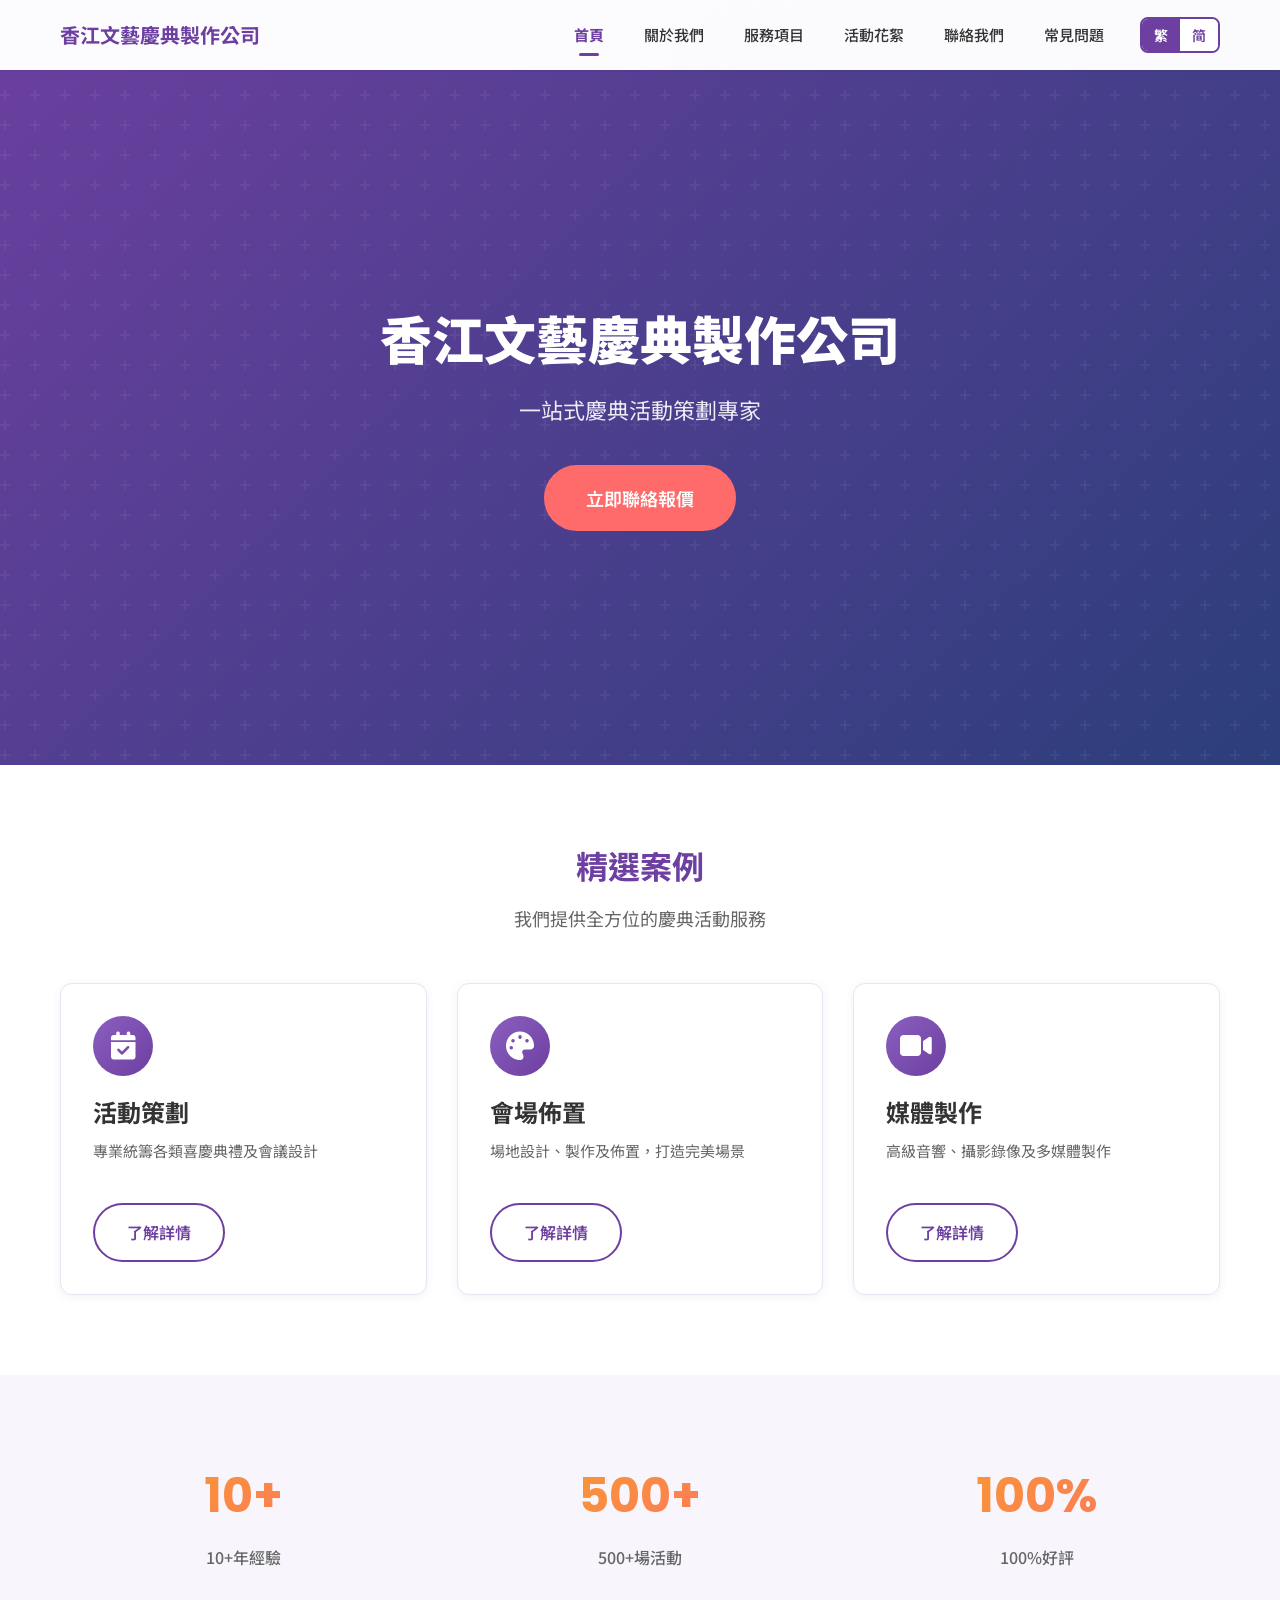
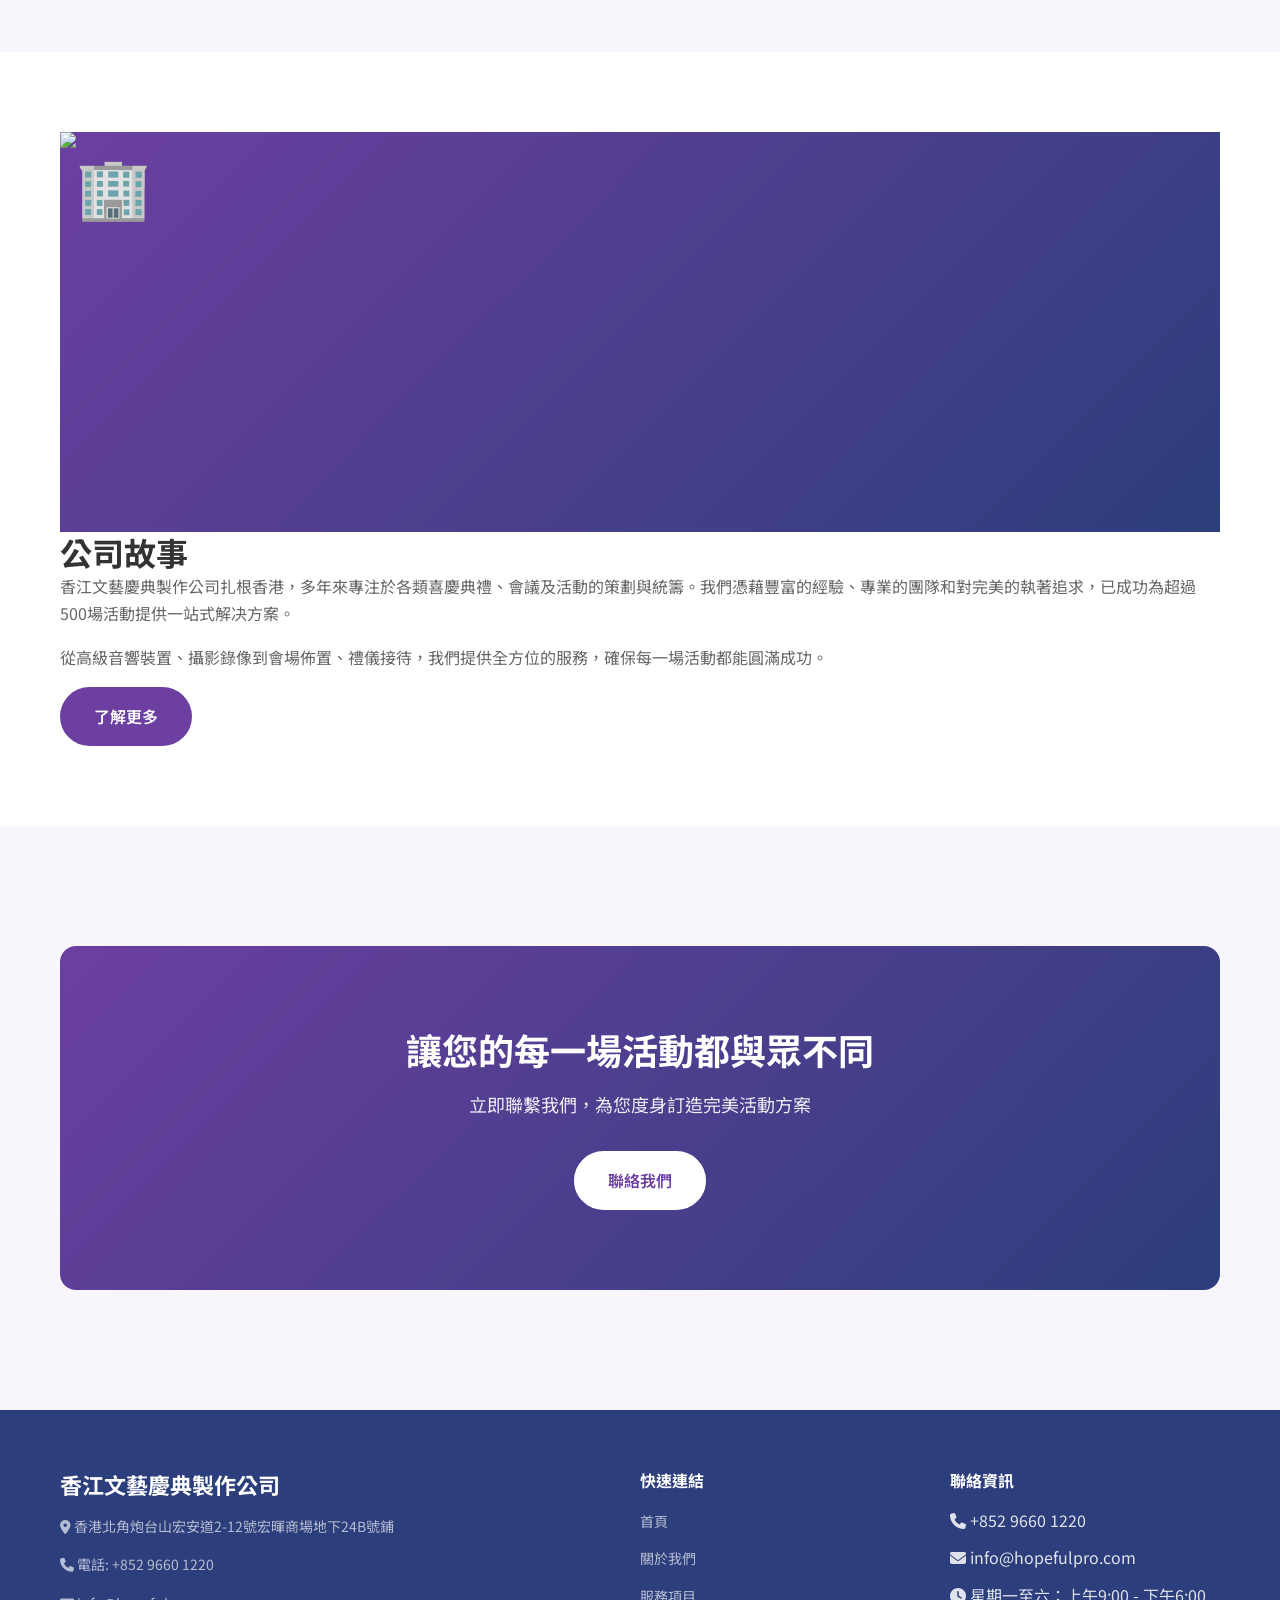
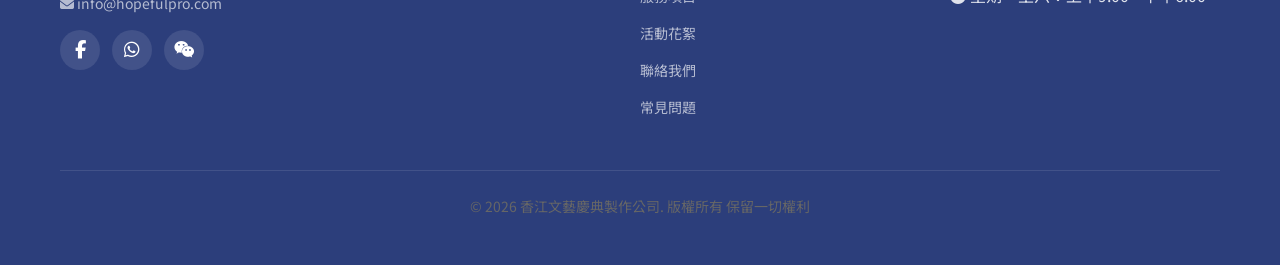
==== index.html @ d1c0e614 "feat: implement all 6 website pages with bilingual support - index.html: homepage with hero, 3 servi" ====
<!DOCTYPE html>
<html lang="zh-HK">
<head>
  <meta charset="UTF-8">
  <meta name="viewport" content="width=device-width, initial-scale=1.0">
  <title data-lang="companyName">香江文藝慶典製作公司</title>
  <link rel="stylesheet" href="https://cdnjs.cloudflare.com/ajax/libs/font-awesome/6.5.1/css/all.min.css">
  <link rel="stylesheet" href="css/style.css">
</head>
<body>
  <!-- Navigation -->
  <nav class="navbar">
    <div class="container">
      <a href="index.html" class="nav-logo">
        <img src="images/logo/logo.png" alt="Logo" onerror="this.style.display='none'">
        <span data-lang="companyName">香江文藝慶典製作公司</span>
      </a>
      <div class="nav-menu">
        <a href="index.html" class="nav-link active" data-lang="navHome">首頁</a>
        <a href="about.html" class="nav-link" data-lang="navAbout">關於我們</a>
        <a href="services.html" class="nav-link" data-lang="navServices">服務項目</a>
        <a href="gallery.html" class="nav-link" data-lang="navGallery">活動花絮</a>
        <a href="contact.html" class="nav-link" data-lang="navContact">聯絡我們</a>
        <a href="faq.html" class="nav-link" data-lang="navFAQ">常見問題</a>
        <div class="lang-toggle-group">
          <button class="lang-toggle active" data-lang-target="zh-hk">繁</button>
          <button class="lang-toggle" data-lang-target="zh-cn" data-lang="langToggle">简</button>
        </div>
      </div>
      <div class="hamburger">
        <span></span><span></span><span></span>
      </div>
    </div>
  </nav>

  <!-- Hero Section -->
  <section class="hero">
    <div class="hero-content fade-in">
      <h1 data-lang="homeHeroTitle">香江文藝慶典製作公司</h1>
      <p data-lang="homeHeroSubtitle">一站式慶典活動策劃專家</p>
      <a href="contact.html" class="btn btn-cta" data-lang="homeHeroCTA">立即聯絡報價</a>
    </div>
  </section>

  <!-- Core Services -->
  <section class="section">
    <div class="container">
      <h2 class="section-title" data-lang="homeFeatureTitle">核心服務</h2>
      <p class="section-subtitle">我們提供全方位的慶典活動服務</p>
      <div class="grid-3">
        <div class="card fade-in">
          <div class="card-icon"><i class="fas fa-calendar-check"></i></div>
          <h3 data-lang="homeService1Title">活動策劃</h3>
          <p data-lang="homeService1Desc">專業統籌各類喜慶典禮及會議設計</p>
          <br>
          <a href="services.html" class="btn btn-outline" style="margin-top:12px" data-lang="learnMore">了解詳情</a>
        </div>
        <div class="card fade-in">
          <div class="card-icon"><i class="fas fa-palette"></i></div>
          <h3 data-lang="homeService2Title">會場佈置</h3>
          <p data-lang="homeService2Desc">場地設計、製作及佈置，打造完美場景</p>
          <br>
          <a href="services.html" class="btn btn-outline" style="margin-top:12px" data-lang="learnMore">了解詳情</a>
        </div>
        <div class="card fade-in">
          <div class="card-icon"><i class="fas fa-video"></i></div>
          <h3 data-lang="homeService3Title">媒體製作</h3>
          <p data-lang="homeService3Desc">高級音響、攝影錄像及多媒體製作</p>
          <br>
          <a href="services.html" class="btn btn-outline" style="margin-top:12px" data-lang="learnMore">了解詳情</a>
        </div>
      </div>
    </div>
  </section>

  <!-- Stats -->
  <section class="section section-alt">
    <div class="container">
      <div class="stats-grid">
        <div class="stat-item fade-in">
          <span class="stat-number">10+</span>
          <span class="stat-label" data-lang="homeStatYears">年經驗</span>
        </div>
        <div class="stat-item fade-in">
          <span class="stat-number">500+</span>
          <span class="stat-label" data-lang="homeStatEvents">場活動</span>
        </div>
        <div class="stat-item fade-in">
          <span class="stat-number">100%</span>
          <span class="stat-label" data-lang="homeStatSatisfaction">好評</span>
        </div>
      </div>
    </div>
  </section>

  <!-- Company Intro -->
  <section class="section">
    <div class="container">
      <div class="story-section">
        <div class="story-image">
          <img src="images/hero/company.jpg" alt="公司照片" onerror="this.style.cssText='background:linear-gradient(135deg,#6C3FA0,#2C3E7B);height:400px;display:flex;align-items:center;justify-content:center;font-size:60px;color:white';this.alt='🏢'">
        </div>
        <div>
          <h2 data-lang="aboutStoryTitle">公司故事</h2>
          <p data-lang="aboutStoryP1">香江文藝慶典製作公司扎根香港，多年來專注於各類喜慶典禮、會議及活動的策劃與統籌。我們憑藉豐富的經驗、專業的團隊和對完美的執著追求，已成功為超過500場活動提供一站式解决方案。</p>
          <p data-lang="aboutStoryP2">從高級音響裝置、攝影錄像到會場佈置、禮儀接待，我們提供全方位的服務，確保每一場活動都能圓滿成功。</p>
          <a href="about.html" class="btn btn-primary" data-lang="viewMore">了解更多</a>
        </div>
      </div>
    </div>
  </section>

  <!-- CTA -->
  <section class="section section-alt">
    <div class="container">
      <div class="cta-section">
        <h2 data-lang="homeCTATitle">讓您的每一場活動都與眾不同</h2>
        <p data-lang="homeCTASubtitle">立即聯繫我們，為您度身訂造完美活動方案</p>
        <a href="contact.html" class="btn btn-white" data-lang="contactUs">聯絡我們</a>
      </div>
    </div>
  </section>

  <!-- Footer -->
  <footer class="footer">
    <div class="container">
      <div class="footer-grid">
        <div class="footer-brand">
          <h3 data-lang="footerCompany">香江文藝慶典製作公司</h3>
          <p><i class="fas fa-map-marker-alt"></i> <span data-lang="contactAddressValue">香港北角炮台山宏安道2-12號宏暉商場地下24B號鋪</span></p>
          <p><i class="fas fa-phone"></i> <span data-lang="contactPhone">電話</span>: +852 9660 1220</p>
          <p><i class="fas fa-envelope"></i> info@hopefulpro.com</p>
          <div class="footer-social">
            <a href="#" aria-label="Facebook"><i class="fab fa-facebook-f"></i></a>
            <a href="#" aria-label="WhatsApp"><i class="fab fa-whatsapp"></i></a>
            <a href="#" aria-label="WeChat"><i class="fab fa-weixin"></i></a>
          </div>
        </div>
        <div class="footer-links">
          <h4 data-lang="footerQuickLinks">快速連結</h4>
          <ul>
            <li><a href="index.html" data-lang="navHome">首頁</a></li>
            <li><a href="about.html" data-lang="navAbout">關於我們</a></li>
            <li><a href="services.html" data-lang="navServices">服務項目</a></li>
            <li><a href="gallery.html" data-lang="navGallery">活動花絮</a></li>
            <li><a href="contact.html" data-lang="navContact">聯絡我們</a></li>
            <li><a href="faq.html" data-lang="navFAQ">常見問題</a></li>
          </ul>
        </div>
        <div class="footer-links">
          <h4 data-lang="footerContact">聯絡資訊</h4>
          <ul>
            <li><i class="fas fa-phone"></i> +852 9660 1220</li>
            <li><i class="fas fa-envelope"></i> info@hopefulpro.com</li>
            <li><i class="fas fa-clock"></i> <span data-lang="contactHoursValue">星期一至六：上午9:00 - 下午6:00</span></li>
          </ul>
        </div>
      </div>
      <div class="footer-bottom">
        <p>&copy; 2026 <span data-lang="footerCompany">香江文藝慶典製作公司</span>. <span data-lang="footerRights">版權所有 保留一切權利</span></p>
      </div>
    </div>
  </footer>

  <script src="js/lang-data.js"></script>
  <script src="js/main.js"></script>
</body>
</html>
---- css/style.css ----
/* ============================================
   香江文藝慶典製作公司 - Global Stylesheet
   Design System v1.0
   ============================================ */

/* --- Google Fonts --- */
@import url('https://fonts.googleapis.com/css2?family=Noto+Sans+TC:wght@400;500;700;900&family=Noto+Sans+SC:wght@400;500;700;900&family=Poppins:wght@400;600&display=swap');

/* --- CSS Custom Properties --- */
:root {
  --primary: #6C3FA0;
  --primary-dark: #542e80;
  --primary-light: #8b5fbf;
  --accent: #F5A623;
  --accent-dark: #d48e0f;
  --cta: #FF6B6B;
  --cta-dark: #e04848;
  --navy: #2C3E7B;
  --navy-dark: #1a2752;
  --bg-light: #F8F6FC;
  --bg-white: #FFFFFF;
  --text-dark: #333333;
  --text-mid: #666666;
  --text-light: #999999;
  --border: #e8e4f0;
  --gradient-hero: linear-gradient(135deg, var(--primary) 0%, var(--navy) 100%);
  --gradient-accent: linear-gradient(135deg, var(--accent) 0%, var(--cta) 100%);
  --shadow-sm: 0 2px 8px rgba(108, 63, 160, 0.08);
  --shadow-md: 0 4px 20px rgba(108, 63, 160, 0.10);
  --shadow-lg: 0 8px 32px rgba(108, 63, 160, 0.15);
  --shadow-hover: 0 8px 28px rgba(108, 63, 160, 0.18);
  --radius-sm: 8px;
  --radius-md: 12px;
  --radius-lg: 16px;
  --radius-full: 50px;
  --font-cn: 'Noto Sans TC', 'Noto Sans SC', sans-serif;
  --font-en: 'Poppins', sans-serif;
  --max-width: 1200px;
  --nav-height: 70px;
  --section-padding: 80px 0;
}

/* --- CSS Reset --- */
*, *::before, *::after { box-sizing: border-box; margin: 0; padding: 0; }
html { scroll-behavior: smooth; -webkit-text-size-adjust: 100%; }
body {
  font-family: var(--font-cn);
  font-size: 16px;
  line-height: 1.7;
  color: var(--text-dark);
  background-color: var(--bg-white);
  -webkit-font-smoothing: antialiased;
}
img { max-width: 100%; height: auto; display: block; }
a { color: inherit; text-decoration: none; transition: color 0.3s ease; }
ul, ol { list-style: none; }

/* --- Typography --- */
h1, h2, h3, h4 { font-family: var(--font-cn); line-height: 1.3; font-weight: 700; }
h1 { font-size: 42px; } h2 { font-size: 32px; } h3 { font-size: 24px; } h4 { font-size: 18px; }
p { margin-bottom: 16px; color: var(--text-mid); }

/* --- Layout --- */
.container { width: 100%; max-width: var(--max-width); margin: 0 auto; padding: 0 20px; }
.section { padding: var(--section-padding); }
.section-alt { background-color: var(--bg-light); }
.section-title { text-align: center; margin-bottom: 16px; color: var(--primary); }
.section-subtitle { text-align: center; color: var(--text-mid); font-size: 18px; margin-bottom: 50px; max-width: 600px; margin-left: auto; margin-right: auto; }

/* --- Buttons --- */
.btn {
  display: inline-flex; align-items: center; gap: 8px;
  padding: 14px 32px; border-radius: var(--radius-full);
  font-family: var(--font-cn); font-size: 16px; font-weight: 600;
  border: 2px solid transparent; cursor: pointer;
  transition: all 0.3s ease; text-align: center; white-space: nowrap;
}
.btn-primary { background-color: var(--primary); color: white; border-color: var(--primary); }
.btn-primary:hover { background-color: var(--primary-dark); border-color: var(--primary-dark); transform: translateY(-2px); box-shadow: var(--shadow-md); }
.btn-cta { background-color: var(--cta); color: white; border-color: var(--cta); padding: 16px 40px; font-size: 18px; }
.btn-cta:hover { background-color: var(--cta-dark); border-color: var(--cta-dark); transform: translateY(-3px); box-shadow: 0 8px 25px rgba(255, 107, 107, 0.4); }
.btn-outline { background-color: transparent; color: var(--primary); border-color: var(--primary); }
.btn-outline:hover { background-color: var(--primary); color: white; transform: translateY(-2px); }
.btn-white { background-color: white; color: var(--primary); border-color: white; }
.btn-white:hover { background-color: var(--bg-light); transform: translateY(-2px); }

/* --- Navigation --- */
.navbar {
  position: fixed; top: 0; left: 0; width: 100%; height: var(--nav-height);
  background-color: rgba(255, 255, 255, 0.98);
  backdrop-filter: blur(10px); z-index: 1000;
  box-shadow: 0 1px 3px rgba(0, 0, 0, 0.06);
}
.navbar .container { display: flex; align-items: center; justify-content: space-between; height: 100%; }
.nav-logo { display: flex; align-items: center; gap: 12px; font-size: 20px; font-weight: 700; color: var(--primary); }
.nav-logo img { height: 40px; width: auto; }
.nav-menu { display: flex; align-items: center; gap: 8px; }
.nav-link {
  padding: 8px 16px; font-size: 15px; font-weight: 500;
  color: var(--text-dark); border-radius: var(--radius-sm);
  transition: all 0.3s ease; position: relative;
}
.nav-link:hover { color: var(--primary); background-color: var(--bg-light); }
.nav-link.active { color: var(--primary); font-weight: 700; }
.nav-link.active::after {
  content: ''; position: absolute; bottom: 0; left: 50%; transform: translateX(-50%);
  width: 20px; height: 3px; background-color: var(--primary); border-radius: 2px;
}
.lang-toggle-group { display: flex; border: 2px solid var(--primary); border-radius: var(--radius-sm); overflow: hidden; margin-left: 12px; }
.lang-toggle {
  padding: 6px 12px; font-size: 14px; font-weight: 600; cursor: pointer;
  background: white; color: var(--primary); border: none;
  transition: all 0.3s ease; font-family: var(--font-cn);
}
.lang-toggle.active { background: var(--primary); color: white; }
.lang-toggle:hover:not(.active) { background: var(--bg-light); }

/* Hamburger */
.hamburger { display: none; flex-direction: column; gap: 5px; cursor: pointer; padding: 5px; background: none; border: none; }
.hamburger span { display: block; width: 25px; height: 3px; background: var(--text-dark); border-radius: 3px; transition: all 0.3s ease; }
.hamburger.active span:nth-child(1) { transform: rotate(45deg) translate(5px, 6px); }
.hamburger.active span:nth-child(2) { opacity: 0; }
.hamburger.active span:nth-child(3) { transform: rotate(-45deg) translate(5px, -6px); }

/* --- Hero --- */
.hero {
  padding-top: var(--nav-height); min-height: 85vh;
  display: flex; align-items: center; justify-content: center;
  background: var(--gradient-hero); color: white; text-align: center;
  position: relative; overflow: hidden;
}
.hero::before {
  content: ''; position: absolute; top: 0; left: 0; right: 0; bottom: 0;
  background: url("data:image/svg+xml,%3Csvg width='60' height='60' viewBox='0 0 60 60' xmlns='http://www.w3.org/2000/svg'%3E%3Cg fill='none' fill-rule='evenodd'%3E%3Cg fill='%23ffffff' fill-opacity='0.05'%3E%3Cpath d='M36 34v-4h-2v4h-4v2h4v4h2v-4h4v-2h-4zm0-30V0h-2v4h-4v2h4v4h2V6h4V4h-4zM6 34v-4H4v4H0v2h4v4h2v-4h4v-2H6zM6 4V0H4v4H0v2h4v4h2V6h4V4H6z'/%3E%3C/g%3E%3C/g%3E%3C/svg%3E");
  pointer-events: none;
}
.hero-content { position: relative; z-index: 1; max-width: 800px; padding: 40px 20px; }
.hero-content h1 { font-size: 52px; font-weight: 900; margin-bottom: 20px; color: white; }
.hero-content p { font-size: 22px; color: rgba(255,255,255,0.9); margin-bottom: 36px; }

/* --- Page Hero --- */
.page-hero {
  padding-top: calc(var(--nav-height) + 40px); padding-bottom: 40px;
  background: var(--gradient-hero); color: white; text-align: center;
}
.page-hero h1 { font-size: 38px; color: white; margin-bottom: 12px; }
.page-hero p { color: rgba(255,255,255,0.85); font-size: 18px; max-width: 600px; margin: 0 auto; }

/* --- Cards --- */
.card {
  background: var(--bg-white); border-radius: var(--radius-md);
  box-shadow: var(--shadow-sm); padding: 32px;
  transition: all 0.3s ease; border: 1px solid var(--border);
}
.card:hover { transform: translateY(-4px); box-shadow: var(--shadow-hover); }
.card-icon {
  width: 60px; height: 60px; border-radius: 50%;
  background: linear-gradient(135deg, var(--primary-light), var(--primary));
  display: flex; align-items: center; justify-content: center;
  margin-bottom: 20px; font-size: 28px; color: white;
}
.card h3 { margin-bottom: 12px; color: var(--text-dark); }
.card p { color: var(--text-mid); font-size: 15px; line-height: 1.6; margin-bottom: 0; }

/* --- Grids --- */
.grid-2 { display: grid; grid-template-columns: 1fr 1fr; gap: 30px; }
.grid-3 { display: grid; grid-template-columns: repeat(3, 1fr); gap: 30px; }

/* --- Stats --- */
.stats-grid { display: grid; grid-template-columns: repeat(3, 1fr); gap: 30px; text-align: center; }
.stat-number {
  font-family: var(--font-en); font-size: 48px; font-weight: 700;
  background: var(--gradient-accent); -webkit-background-clip: text; -webkit-text-fill-color: transparent;
  background-clip: text; display: block; margin-bottom: 8px;
}
.stat-label { font-size: 16px; color: var(--text-mid); font-weight: 500; }

/* --- Timeline --- */
.timeline { position: relative; padding: 20px 0; }
.timeline::before {
  content: ''; position: absolute; left: 50%; transform: translateX(-50%);
  top: 0; bottom: 0; width: 3px;
  background: linear-gradient(to bottom, var(--primary), var(--accent));
}
.timeline-item { display: flex; align-items: center; margin-bottom: 40px; position: relative; }
.timeline-item:nth-child(odd) { flex-direction: row-reverse; }
.timeline-content { width: calc(50% - 40px); padding: 20px; background: var(--bg-white); border-radius: var(--radius-md); box-shadow: var(--shadow-sm); border: 1px solid var(--border); }
.timeline-year { font-family: var(--font-en); font-size: 20px; font-weight: 700; color: var(--primary); margin-bottom: 8px; }
.timeline-dot { width: 16px; height: 16px; border-radius: 50%; background: var(--primary); position: absolute; left: 50%; transform: translateX(-50%); border: 3px solid white; box-shadow: var(--shadow-sm); z-index: 1; }

/* --- Gallery --- */
.gallery-grid { columns: 3; column-gap: 20px; }
.gallery-item { break-inside: avoid; margin-bottom: 20px; border-radius: var(--radius-md); overflow: hidden; cursor: pointer; position: relative; transition: transform 0.3s ease; }
.gallery-item:hover { transform: scale(1.02); }
.gallery-item-overlay { position: absolute; bottom: 0; left: 0; right: 0; padding: 20px; background: linear-gradient(transparent, rgba(0,0,0,0.7)); color: white; opacity: 0; transition: opacity 0.3s ease; }
.gallery-item:hover .gallery-item-overlay { opacity: 1; }
.gallery-filters { display: flex; justify-content: center; gap: 12px; margin-bottom: 40px; flex-wrap: wrap; }
.gallery-filter { padding: 10px 24px; border-radius: var(--radius-full); border: 2px solid var(--border); background: white; font-family: var(--font-cn); font-size: 15px; cursor: pointer; transition: all 0.3s ease; color: var(--text-mid); }
.gallery-filter:hover { border-color: var(--primary); color: var(--primary); }
.gallery-filter.active { background: var(--primary); color: white; border-color: var(--primary); }

/* --- Lightbox --- */
.lightbox { display: none; position: fixed; top: 0; left: 0; width: 100%; height: 100%; background: rgba(0,0,0,0.9); z-index: 2000; justify-content: center; align-items: center; padding: 40px; }
.lightbox.active { display: flex; }
.lightbox img { max-width: 90%; max-height: 90%; object-fit: contain; border-radius: var(--radius-sm); }
.lightbox-close { position: absolute; top: 20px; right: 30px; font-size: 40px; color: white; cursor: pointer; width: 50px; height: 50px; display: flex; align-items: center; justify-content: center; background: rgba(255,255,255,0.1); border-radius: 50%; border: none; }

/* --- FAQ --- */
.faq-section { max-width: 800px; margin: 0 auto; }
.faq-category { margin-bottom: 40px; }
.faq-category-title { font-size: 20px; font-weight: 700; color: var(--primary); margin-bottom: 16px; padding-bottom: 8px; border-bottom: 2px solid var(--border); }
.faq-item { margin-bottom: 12px; border: 1px solid var(--border); border-radius: var(--radius-sm); overflow: hidden; }
.faq-question { width: 100%; padding: 18px 24px; background: white; border: none; text-align: left; font-family: var(--font-cn); font-size: 16px; font-weight: 500; color: var(--text-dark); cursor: pointer; display: flex; justify-content: space-between; align-items: center; }
.faq-question:hover { background: var(--bg-light); }
.faq-question::after { content: '+'; font-size: 22px; color: var(--primary); font-weight: 300; }
.faq-question.active::after { content: '−'; }
.faq-answer { max-height: 0; overflow: hidden; transition: max-height 0.3s ease; padding: 0 24px; background: var(--bg-light); }
.faq-answer p { padding: 18px 0; color: var(--text-mid); font-size: 15px; margin: 0; }

/* --- Contact --- */
.contact-grid { display: grid; grid-template-columns: 1fr 1fr; gap: 40px; }
.contact-info-card { display: flex; gap: 16px; padding: 24px; background: var(--bg-white); border-radius: var(--radius-md); box-shadow: var(--shadow-sm); border: 1px solid var(--border); margin-bottom: 20px; }
.contact-icon { width: 50px; height: 50px; border-radius: 50%; background: var(--bg-light); display: flex; align-items: center; justify-content: center; font-size: 20px; color: var(--primary); flex-shrink: 0; }
.contact-detail h4 { font-size: 16px; margin-bottom: 4px; }
.contact-detail p { font-size: 14px; color: var(--text-mid); margin: 0; }
.contact-map { border-radius: var(--radius-md); overflow: hidden; box-shadow: var(--shadow-sm); border: 1px solid var(--border); }
.contact-map iframe { width: 100%; min-height: 400px; display: block; }
.business-hours { margin-top: 24px; padding: 24px; background: var(--bg-light); border-radius: var(--radius-md); border-left: 4px solid var(--accent); }

/* --- CTA Section --- */
.cta-section { text-align: center; padding: 80px 20px; background: var(--gradient-hero); color: white; border-radius: var(--radius-lg); margin: 40px 0; }
.cta-section h2 { font-size: 36px; color: white; margin-bottom: 16px; }
.cta-section p { color: rgba(255,255,255,0.9); font-size: 18px; margin-bottom: 32px; max-width: 600px; margin-left: auto; margin-right: auto; }

/* --- Footer --- */
.footer { background-color: var(--navy); color: rgba(255,255,255,0.85); padding: 60px 0 30px; }
.footer-grid { display: grid; grid-template-columns: 2fr 1fr 1fr; gap: 40px; margin-bottom: 40px; }
.footer-brand h3 { color: white; font-size: 22px; margin-bottom: 16px; }
.footer-brand p { color: rgba(255,255,255,0.65); font-size: 14px; line-height: 1.6; }
.footer-links h4 { color: white; font-size: 16px; margin-bottom: 16px; }
.footer-links ul li { margin-bottom: 10px; }
.footer-links ul li a { color: rgba(255,255,255,0.65); font-size: 14px; }
.footer-links ul li a:hover { color: var(--accent); }
.footer-social { display: flex; gap: 12px; margin-top: 16px; }
.footer-social a { width: 40px; height: 40px; border-radius: 50%; background: rgba(255,255,255,0.1); display: flex; align-items: center; justify-content: center; color: white; font-size: 18px; transition: all 0.3s ease; }
.footer-social a:hover { background: var(--accent); transform: translateY(-2px); }
.footer-bottom { border-top: 1px solid rgba(255,255,255,0.1); padding-top: 24px; text-align: center; font-size: 14px; color: rgba(255,255,255,0.5); }

/* --- Animations --- */
.fade-in { opacity: 0; transform: translateY(20px); animation: fadeInUp 0.6s ease forwards; }
@keyframes fadeInUp { to { opacity: 1; transform: translateY(0); } }
.fade-in:nth-child(2) { animation-delay: 0.1s; }
.fade-in:nth-child(3) { animation-delay: 0.2s; }

/* --- Responsive --- */
@media (max-width: 1024px) {
  .grid-3 { grid-template-columns: repeat(2, 1fr); }
  .footer-grid { grid-template-columns: 1fr 1fr; }
  .gallery-grid { columns: 2; }
  .contact-grid { grid-template-columns: 1fr; }
  .hero-content h1 { font-size: 42px; }
}

@media (max-width: 768px) {
  h1 { font-size: 28px; } h2 { font-size: 24px; } h3 { font-size: 20px; }
  .hamburger { display: flex; }
  .nav-menu {
    position: fixed; top: var(--nav-height); right: -100%;
    width: 80%; max-width: 320px; height: calc(100vh - var(--nav-height));
    background: white; flex-direction: column; padding: 24px;
    box-shadow: -4px 0 20px rgba(0,0,0,0.1); transition: right 0.3s ease;
  }
  .nav-menu.active { right: 0; }
  .nav-link { width: 100%; padding: 12px 16px; font-size: 16px; }
  .nav-link.active::after { display: none; }
  .nav-link.active { background: var(--bg-light); }
  .lang-toggle-group { margin-left: 0; margin-top: 16px; }
  .hero-content h1 { font-size: 32px; }
  .hero-content p { font-size: 18px; }
  .grid-2, .grid-3 { grid-template-columns: 1fr; }
  .stats-grid { grid-template-columns: 1fr; }
  .stat-number { font-size: 36px; }
  .gallery-grid { columns: 1; }
  .footer-grid { grid-template-columns: 1fr; }
  .timeline::before { left: 20px; }
  .timeline-item, .timeline-item:nth-child(odd) { flex-direction: row; padding-left: 50px; }
  .timeline-content { width: 100%; }
  .timeline-dot { left: 20px; }
  .page-hero h1 { font-size: 28px; }
  .cta-section h2 { font-size: 26px; }
  .cta-section { padding: 50px 20px; }
  .hero { min-height: 70vh; }
}

@media (max-width: 480px) {
  .hero-content h1 { font-size: 26px; }
  .hero-content p { font-size: 16px; }
  .container { padding: 0 16px; }
}
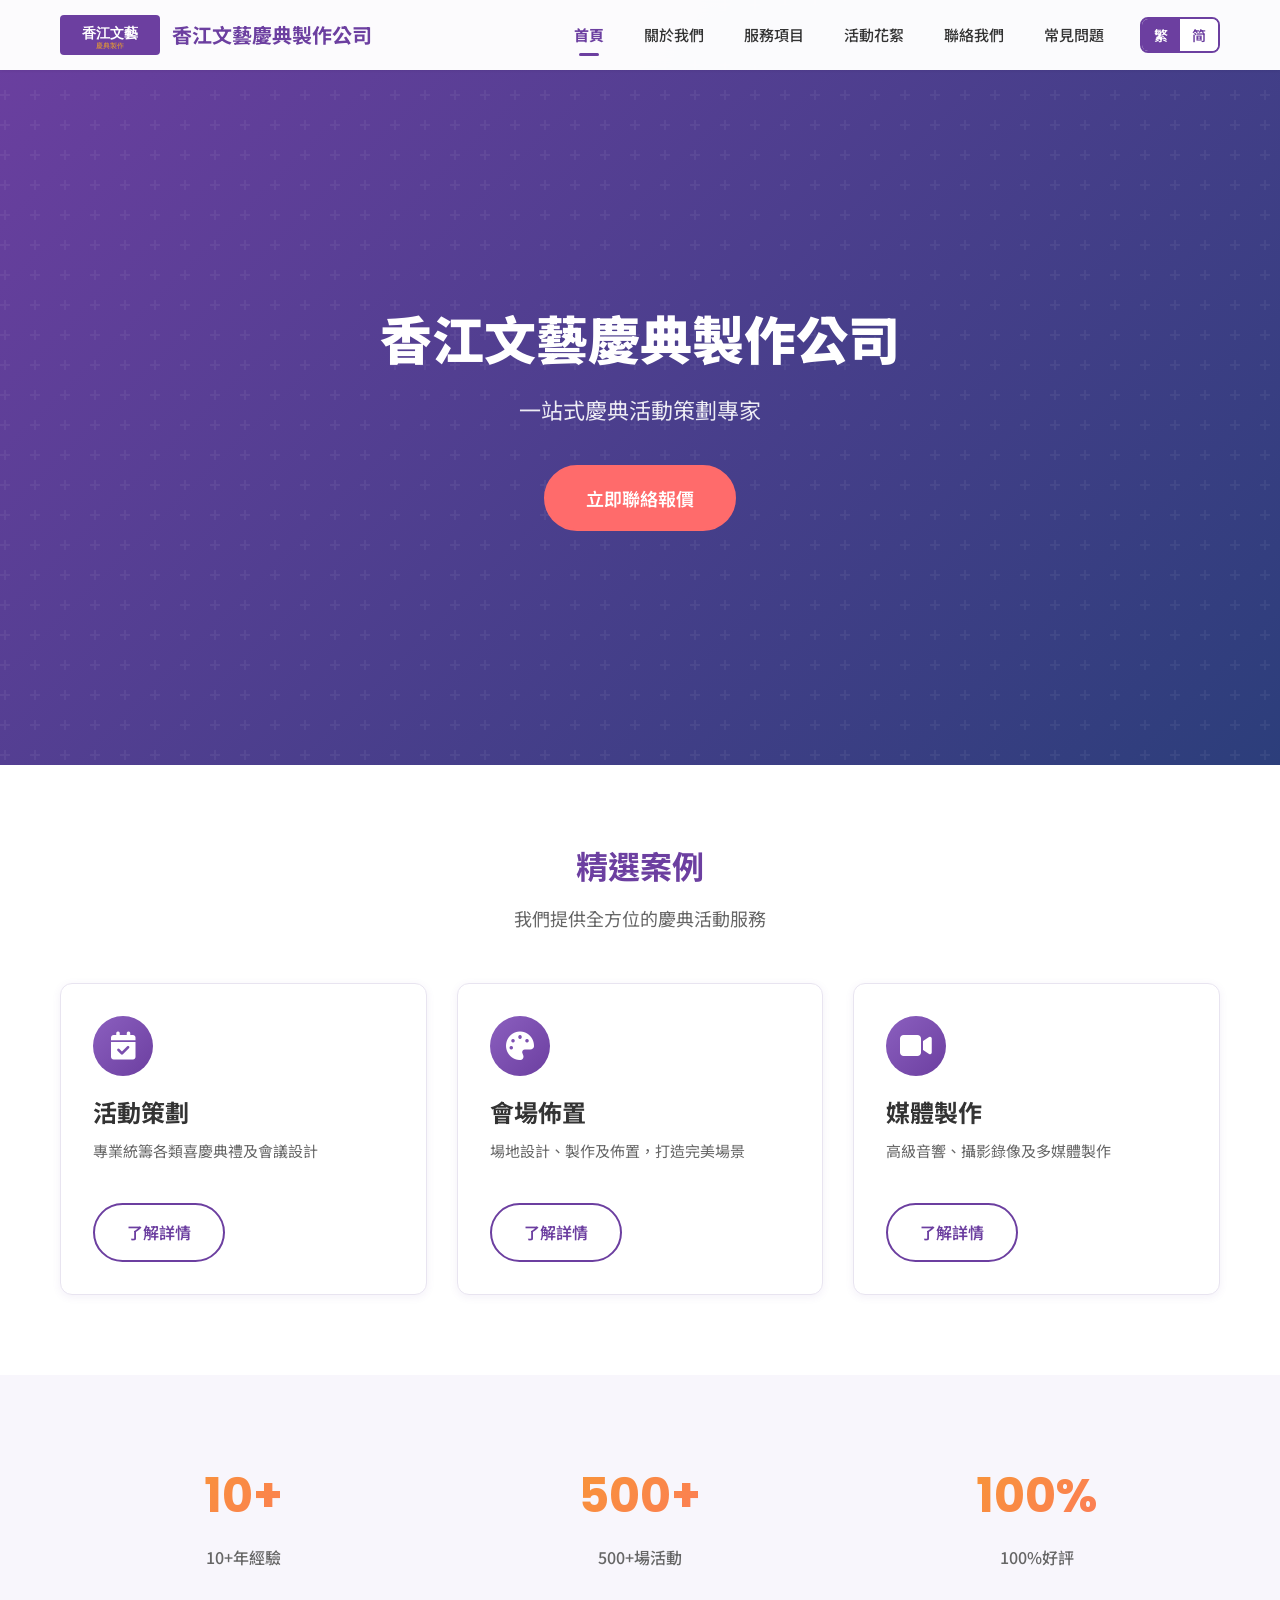
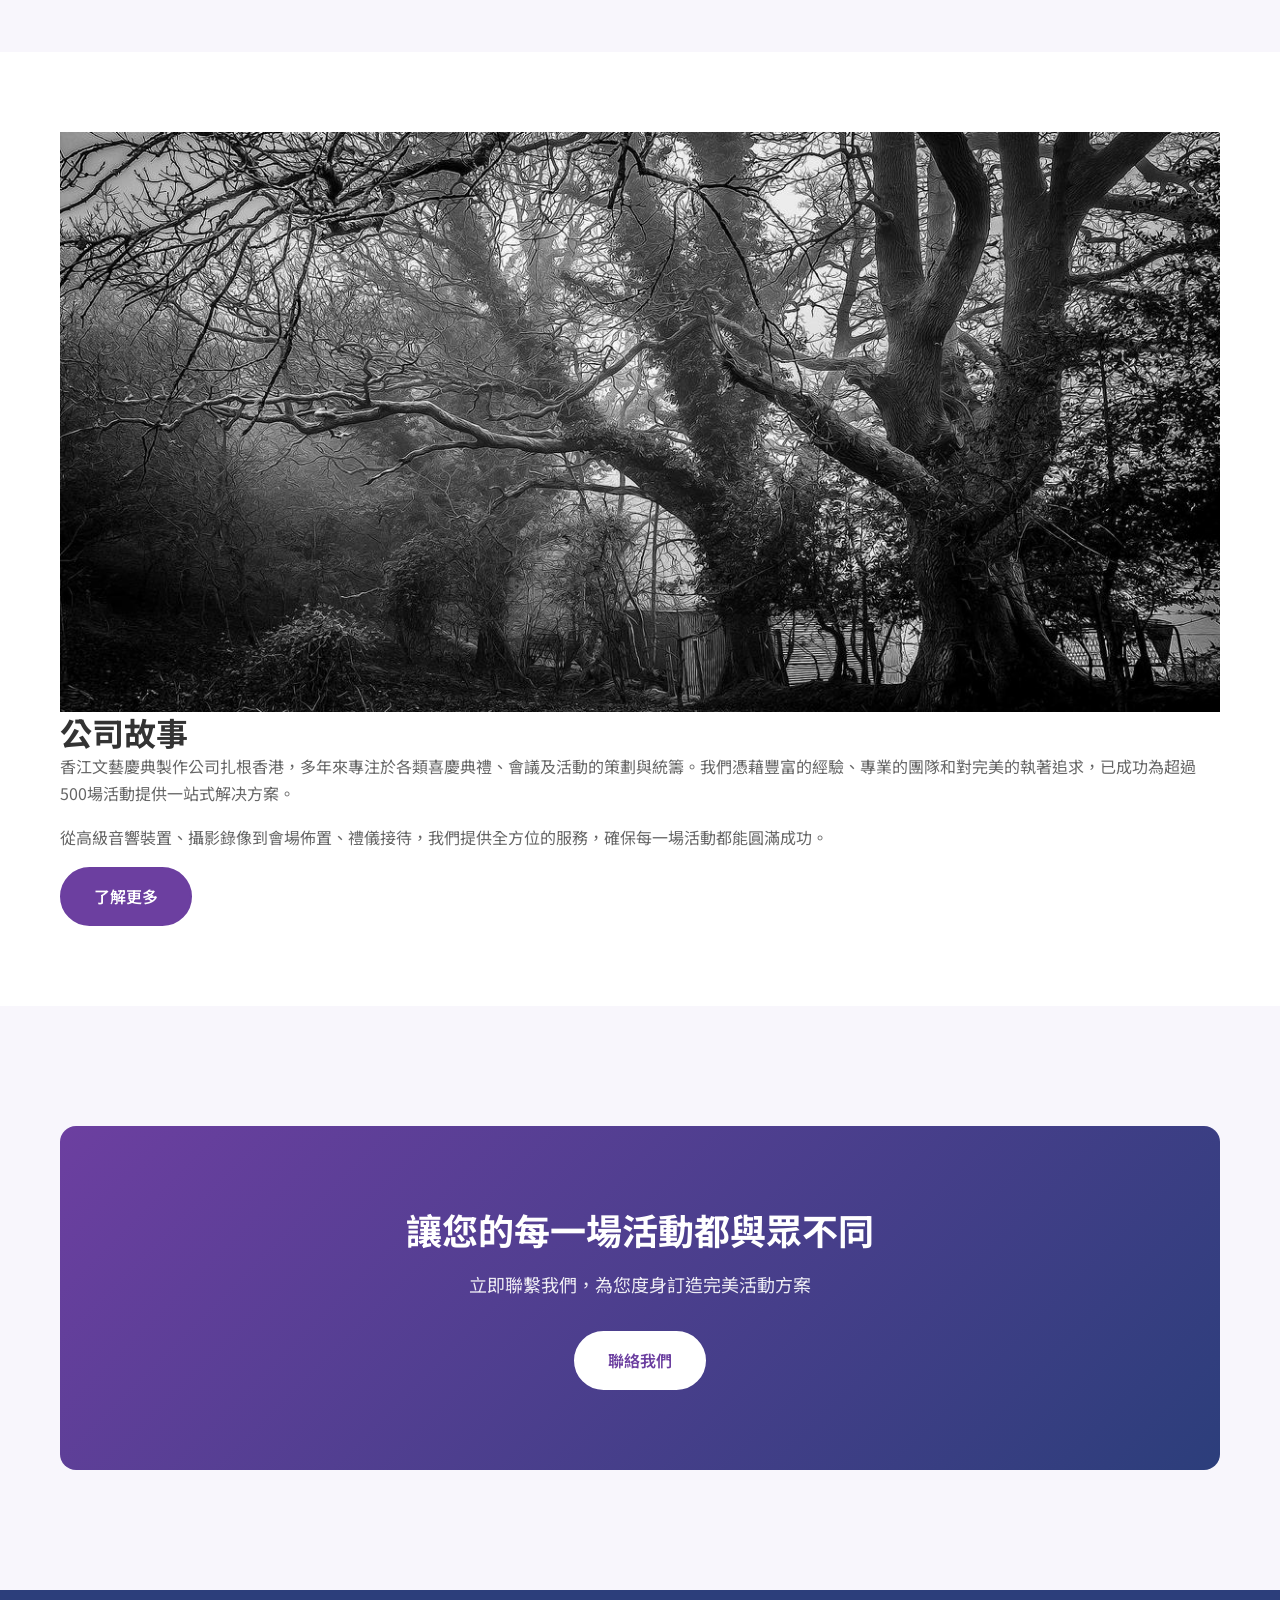
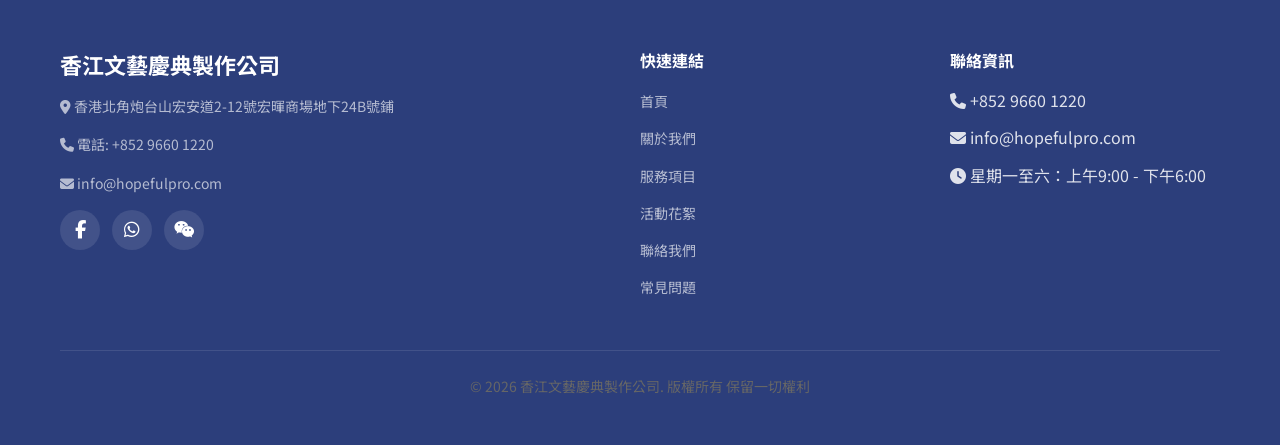
==== commit b994943a: "feat: add image assets and update all pages to use local files - 9 gallery photos downloaded from Pi" ====
--- a/index.html
+++ b/index.html
@@ -12,7 +12,7 @@
   <nav class="navbar">
     <div class="container">
       <a href="index.html" class="nav-logo">
-        <img src="images/logo/logo.png" alt="Logo" onerror="this.style.display='none'">
+        <img src="images/logo/logo.svg" alt="Logo" onerror="this.style.display='none'">
         <span data-lang="companyName">香江文藝慶典製作公司</span>
       </a>
       <div class="nav-menu">
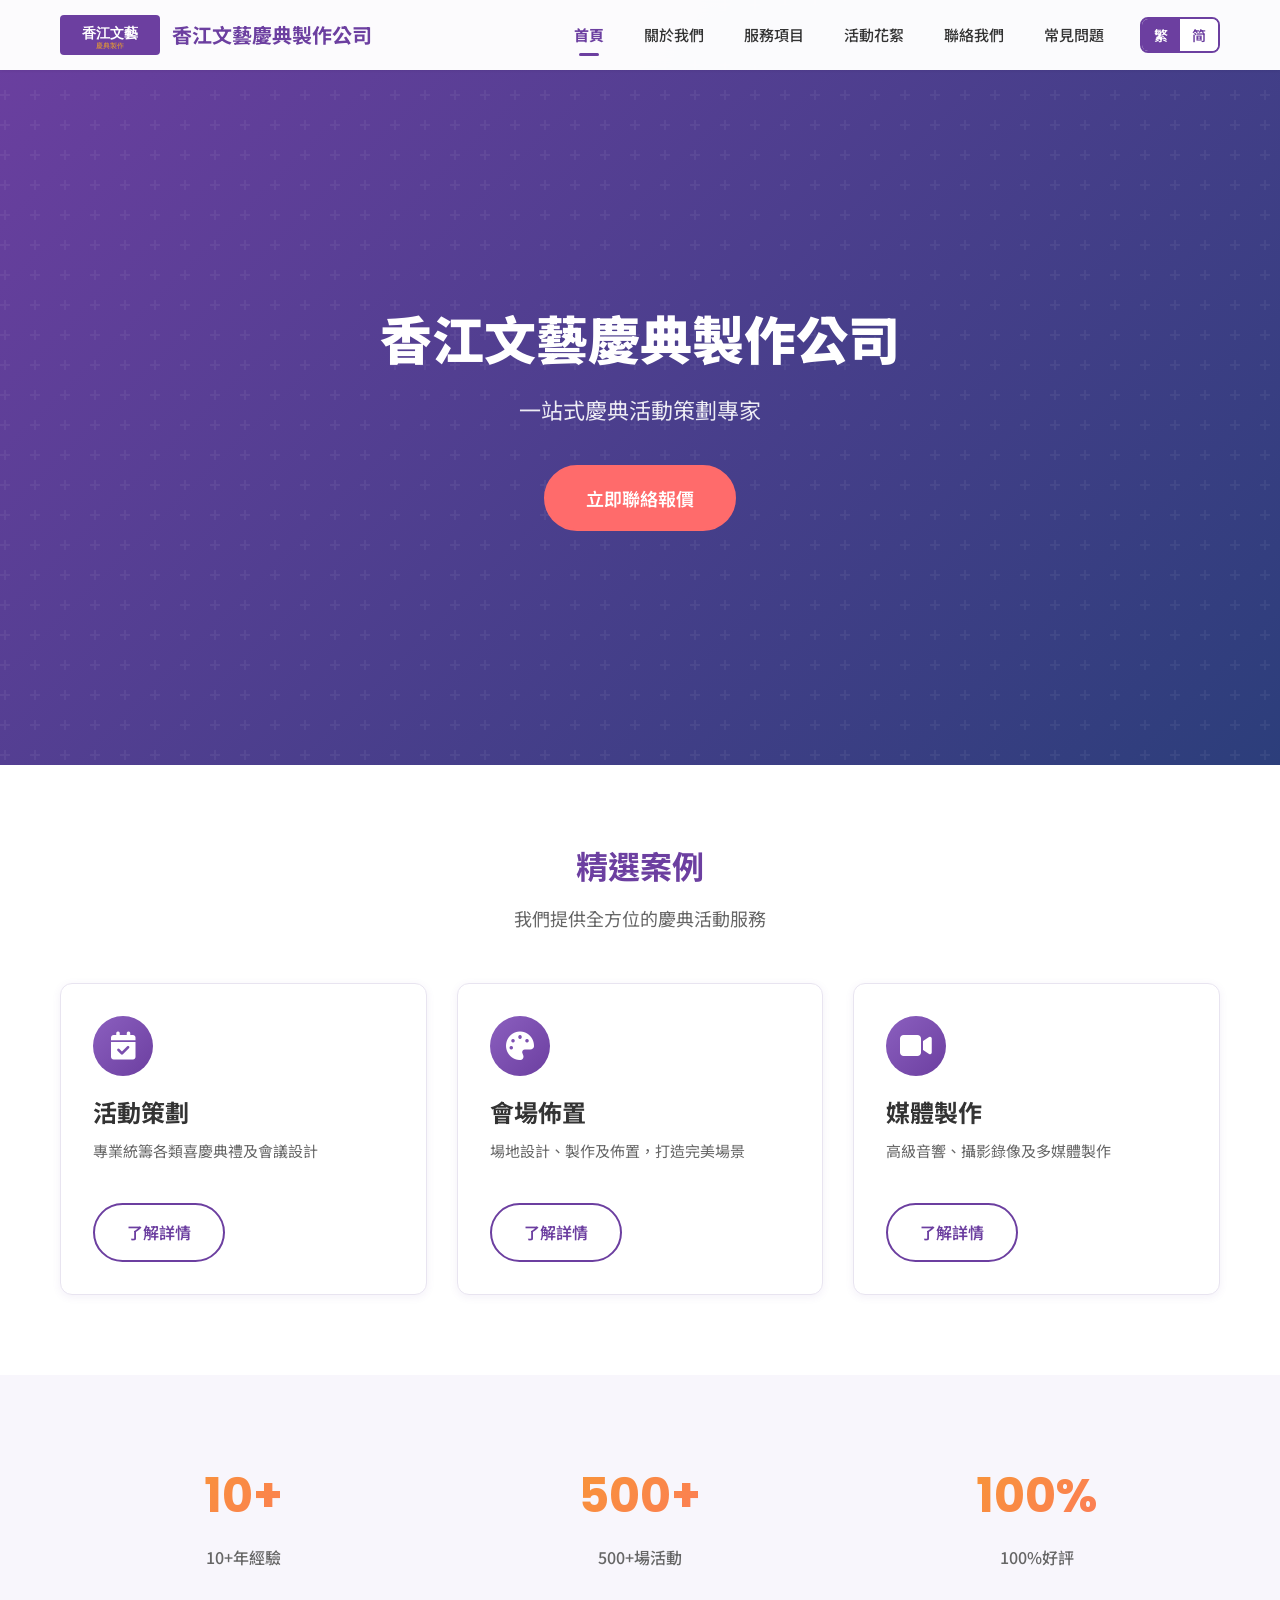
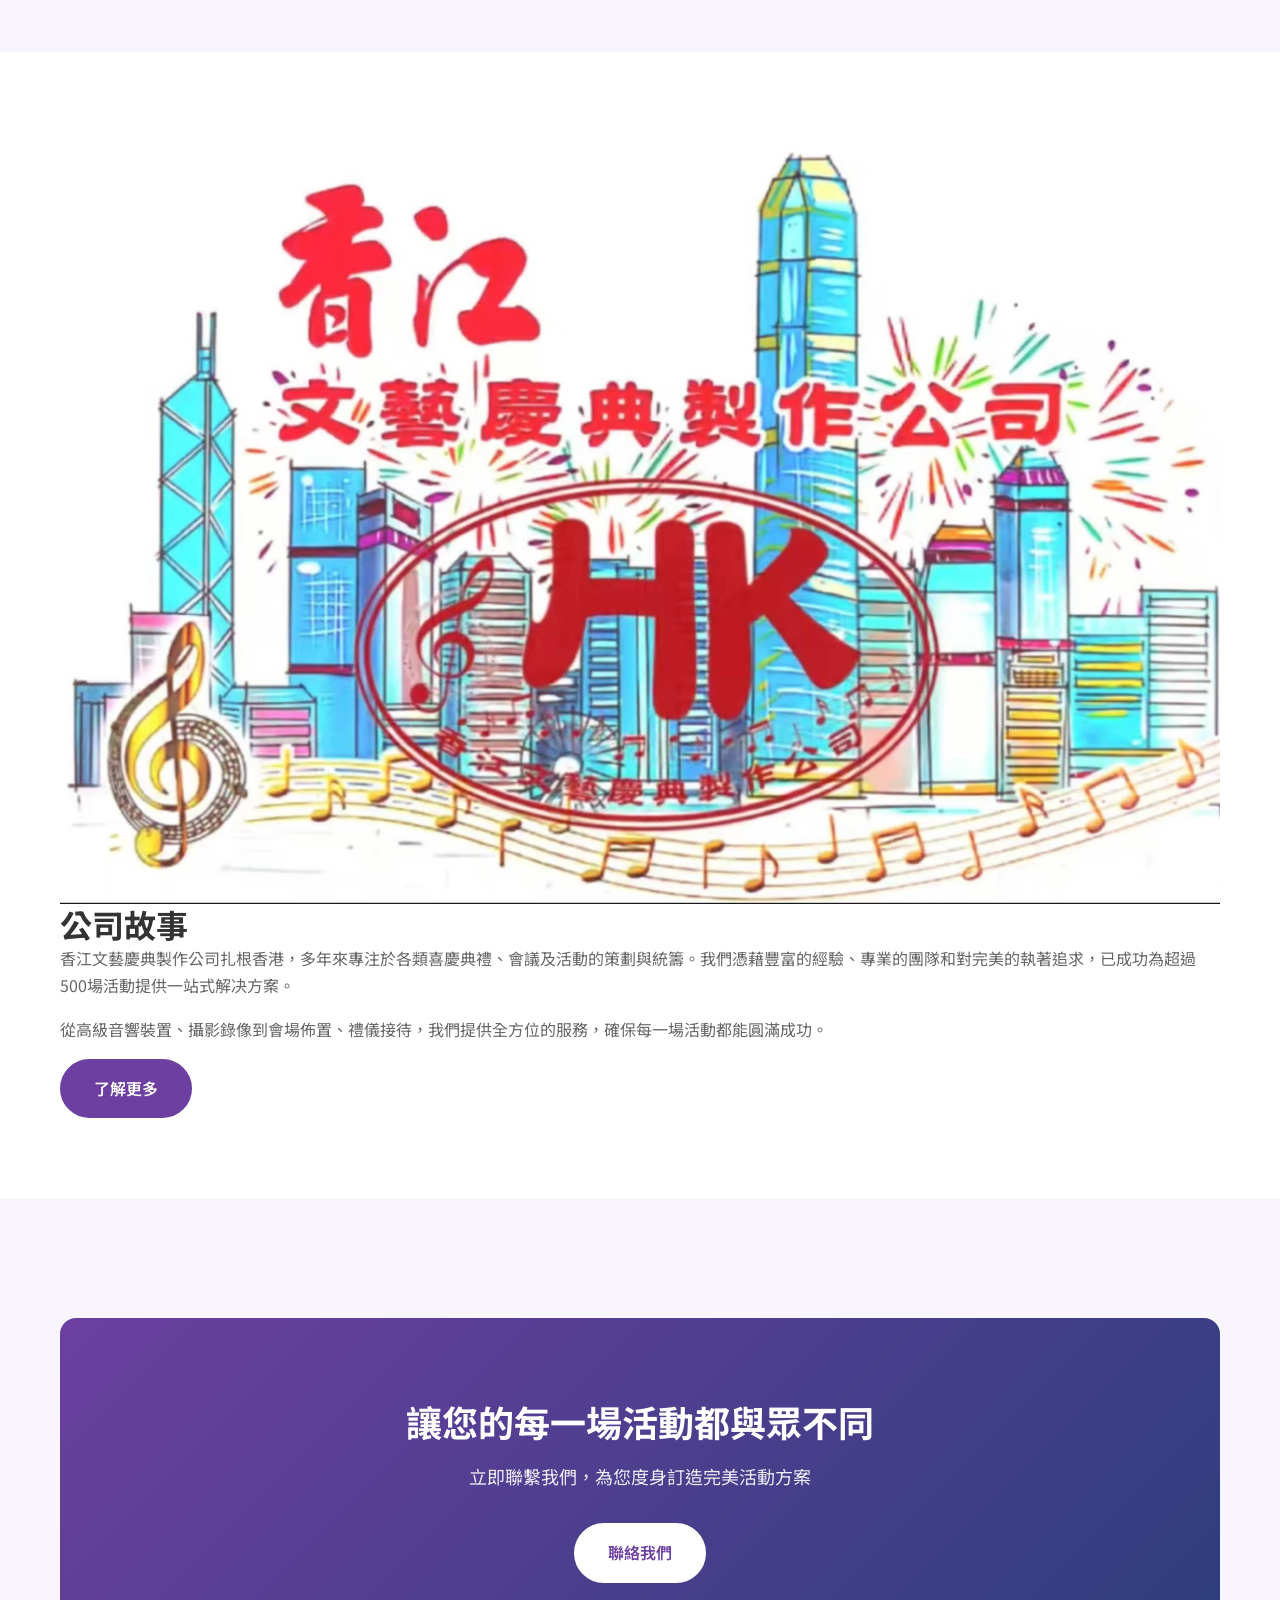
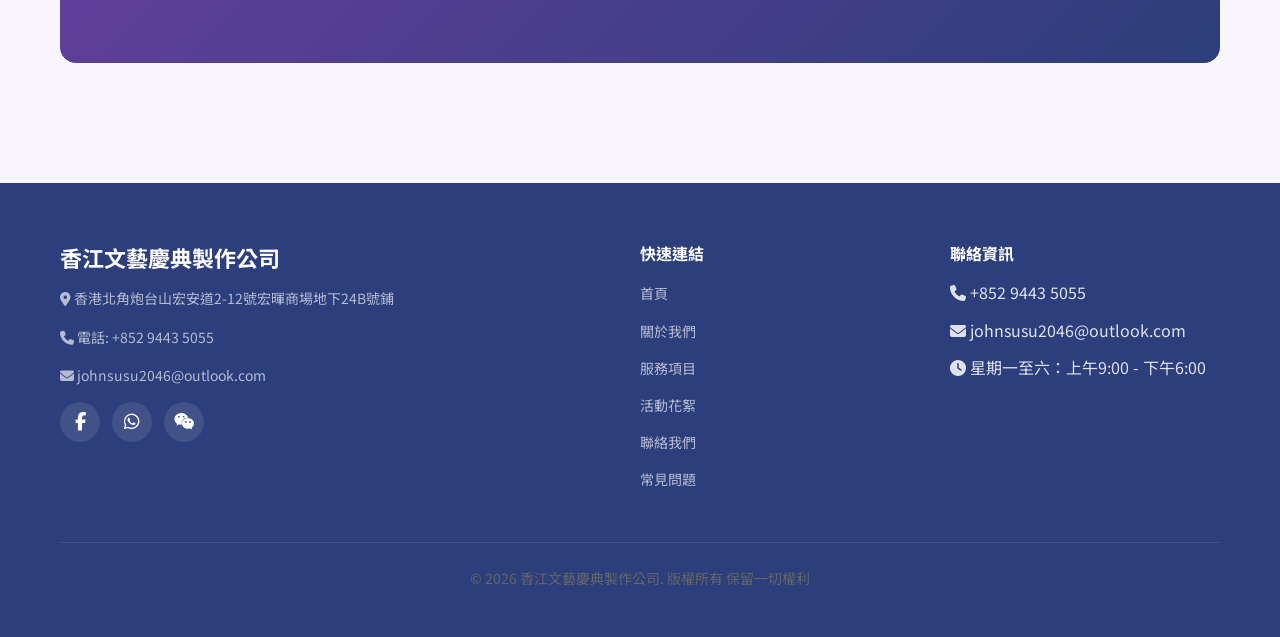
==== commit 89a11feb: "update contact" ====
--- a/index.html
+++ b/index.html
@@ -128,8 +128,8 @@
         <div class="footer-brand">
           <h3 data-lang="footerCompany">香江文藝慶典製作公司</h3>
           <p><i class="fas fa-map-marker-alt"></i> <span data-lang="contactAddressValue">香港北角炮台山宏安道2-12號宏暉商場地下24B號鋪</span></p>
-          <p><i class="fas fa-phone"></i> <span data-lang="contactPhone">電話</span>: +852 9660 1220</p>
-          <p><i class="fas fa-envelope"></i> info@hopefulpro.com</p>
+          <p><i class="fas fa-phone"></i> <span data-lang="contactPhone">電話</span>: +852 9443 5055</p>
+          <p><i class="fas fa-envelope"></i> johnsusu2046@outlook.com</p>
           <div class="footer-social">
             <a href="#" aria-label="Facebook"><i class="fab fa-facebook-f"></i></a>
             <a href="#" aria-label="WhatsApp"><i class="fab fa-whatsapp"></i></a>
@@ -150,8 +150,8 @@
         <div class="footer-links">
           <h4 data-lang="footerContact">聯絡資訊</h4>
           <ul>
-            <li><i class="fas fa-phone"></i> +852 9660 1220</li>
-            <li><i class="fas fa-envelope"></i> info@hopefulpro.com</li>
+            <li><i class="fas fa-phone"></i> +852 9443 5055</li>
+            <li><i class="fas fa-envelope"></i> johnsusu2046@outlook.com</li>
             <li><i class="fas fa-clock"></i> <span data-lang="contactHoursValue">星期一至六：上午9:00 - 下午6:00</span></li>
           </ul>
         </div>
